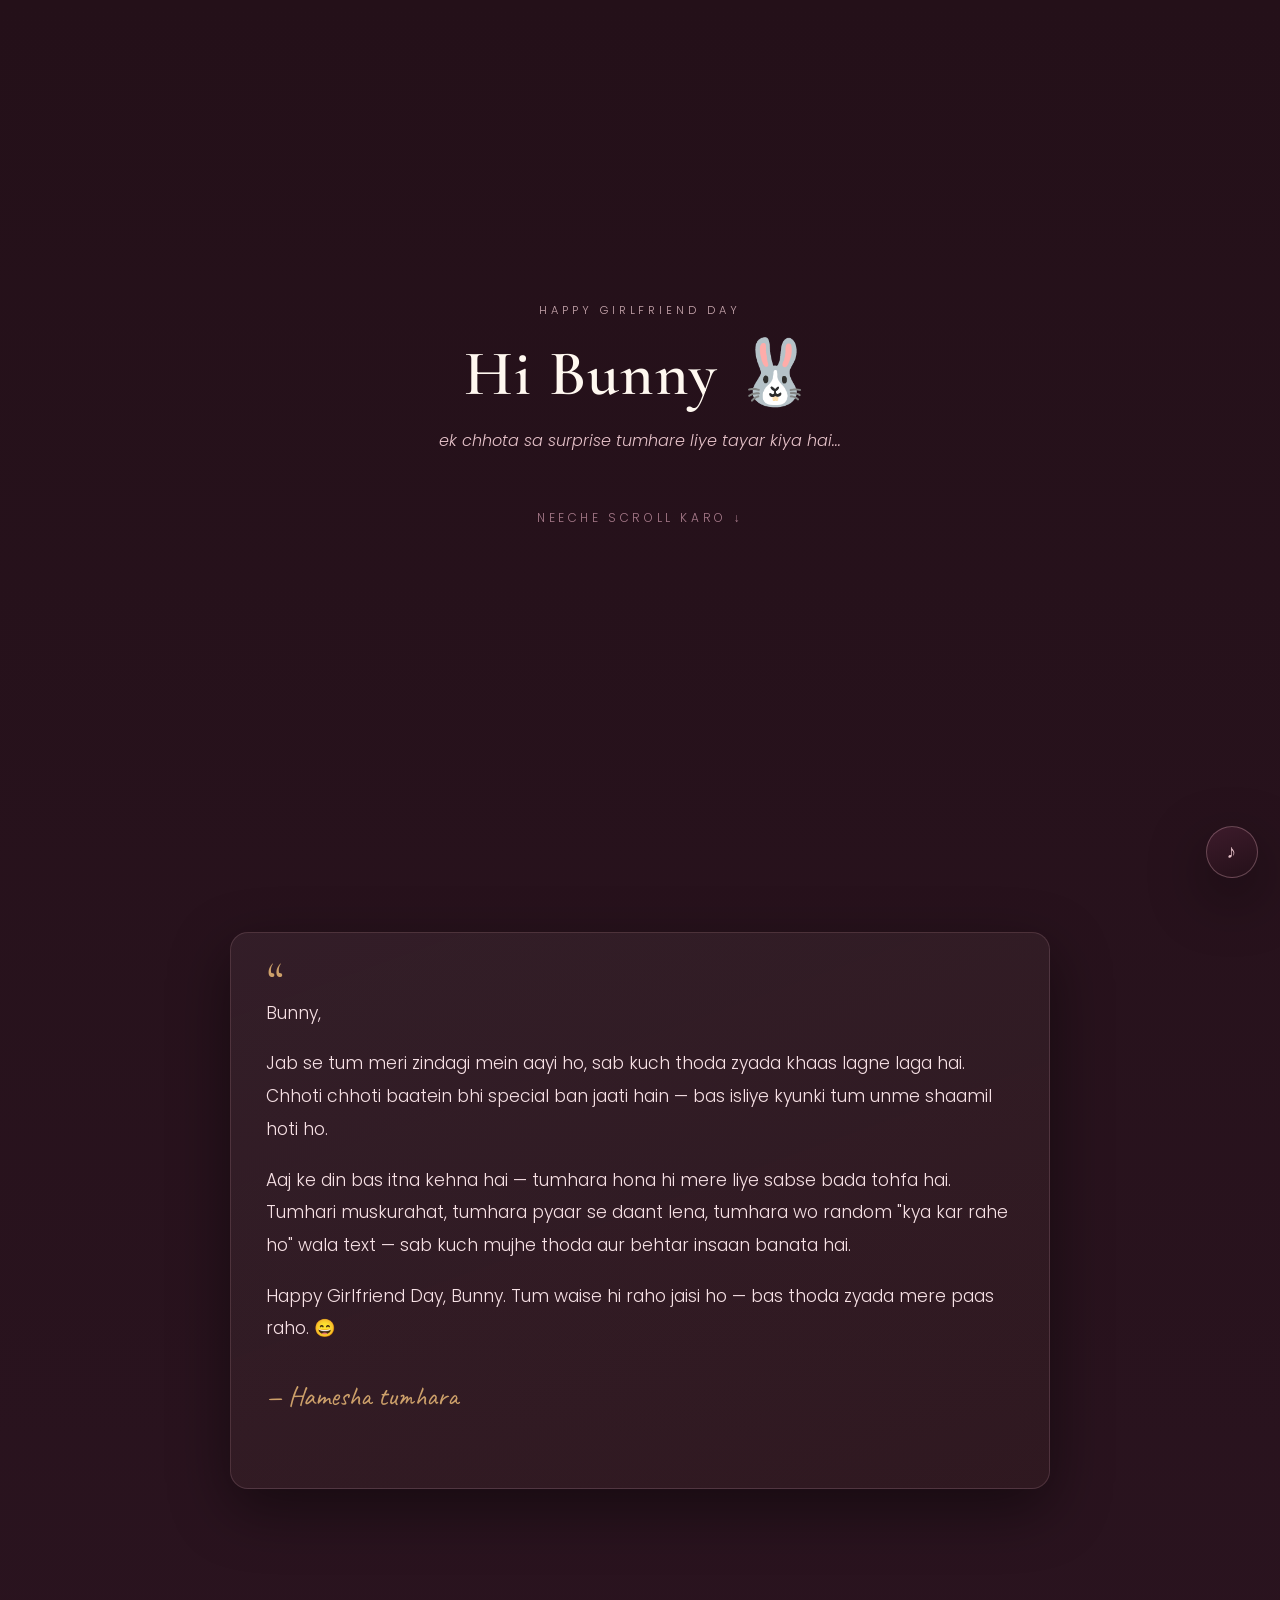
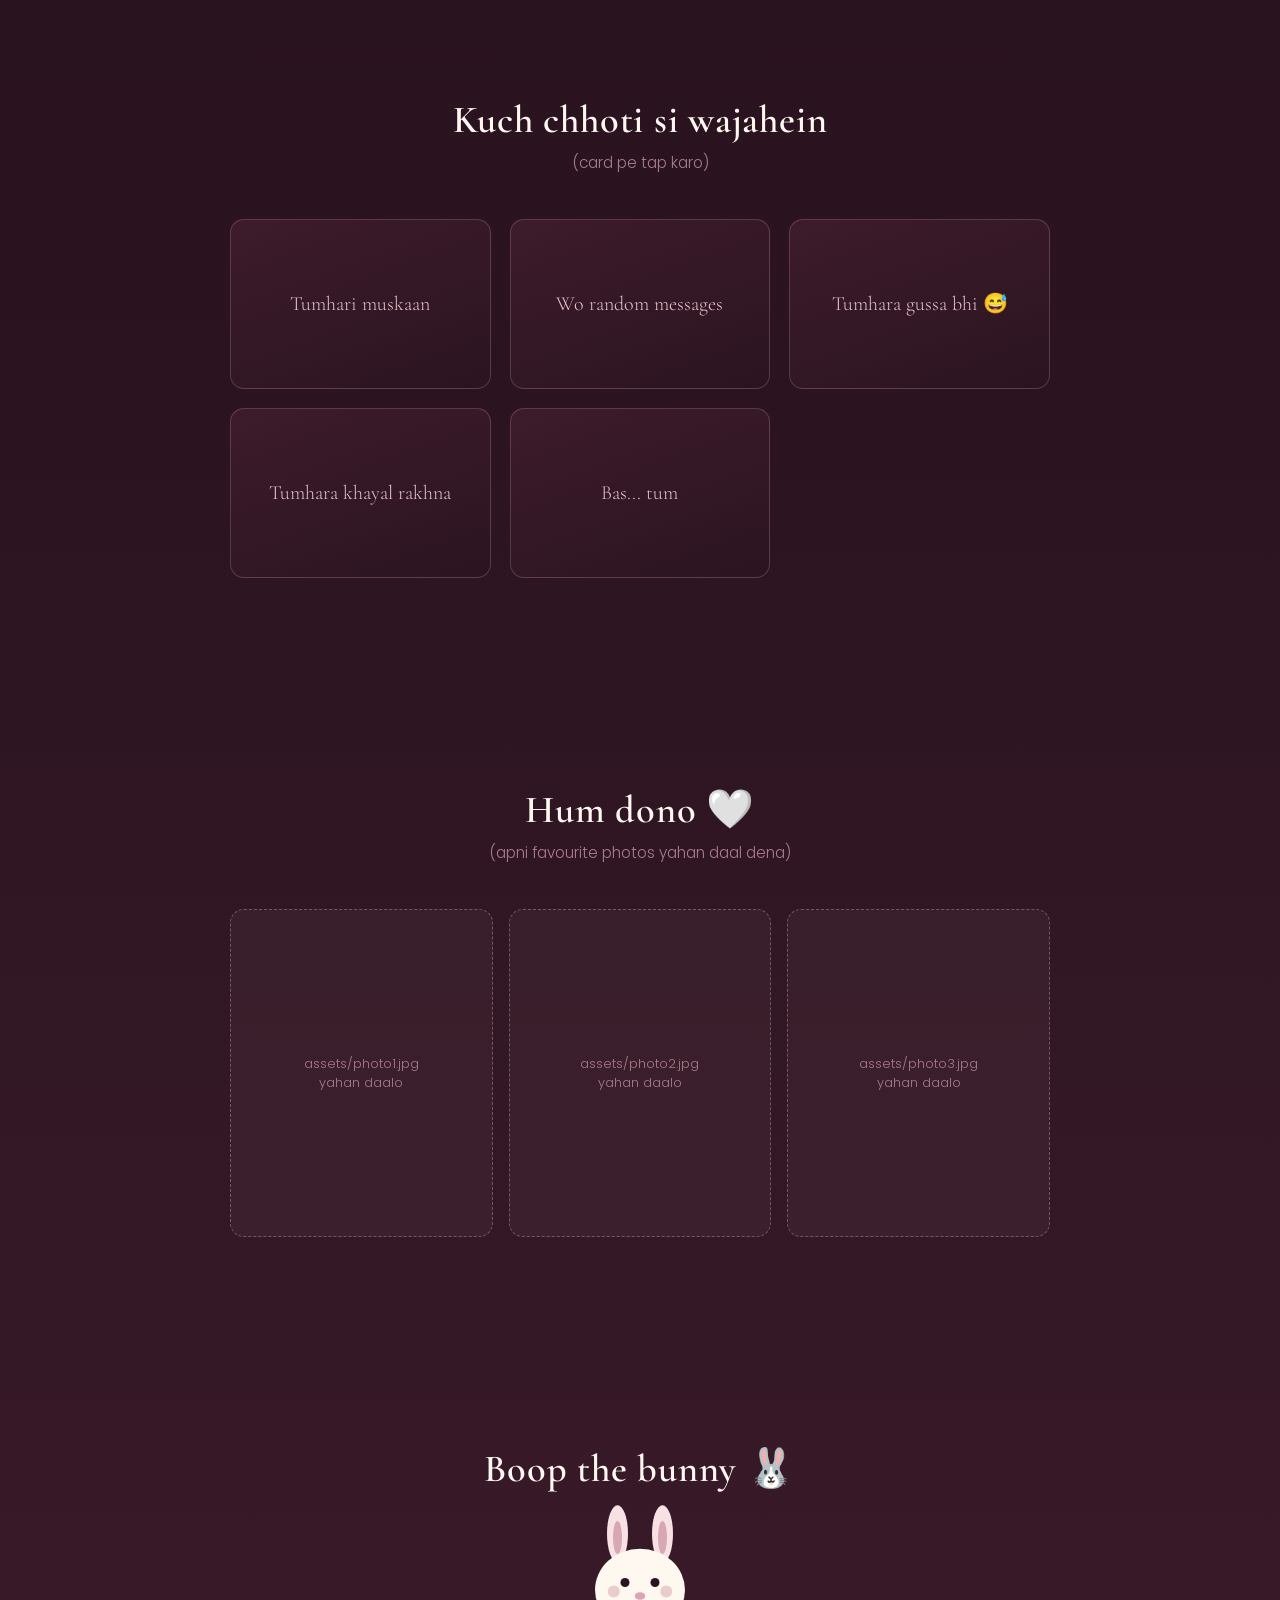
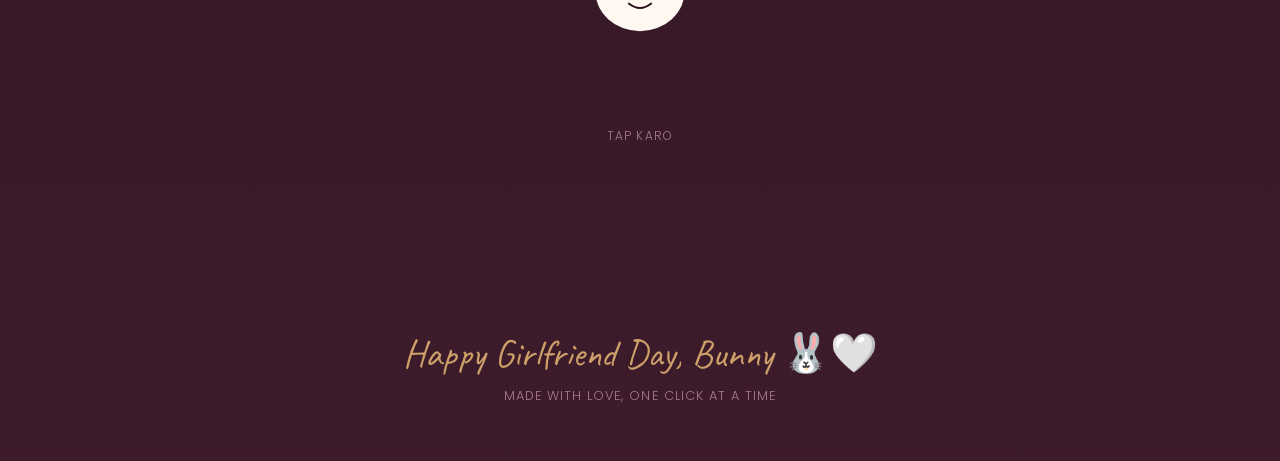
==== next.html @ 771a0081 "Add files via upload" ====
<!DOCTYPE html>
<html lang="en">
<head>
<meta charset="UTF-8">
<meta name="viewport" content="width=device-width, initial-scale=1.0">
<title>Happy Girlfriend Day, Bunny 🐰</title>
<link rel="stylesheet" href="style.css">
</head>
<body class="fade-in">

<div class="hearts-field" id="hearts-field"></div>

<!-- ============ HERO ============ -->
<section class="hero-section wrap">
  <p class="eyebrow">Happy Girlfriend Day</p>
  <h1>Hi Bunny 🐰</h1>
  <p class="sub">ek chhota sa surprise tumhare liye tayar kiya hai...</p>
  <p class="scroll-cue">neeche scroll karo ↓</p>
</section>

<!-- ============ LETTER ============ -->
<section class="section wrap">
  <div class="letter">
    <span class="quote-mark">“</span>
    <p>Bunny,</p>
    <p>Jab se tum meri zindagi mein aayi ho, sab kuch thoda zyada khaas lagne laga hai. Chhoti chhoti baatein bhi special ban jaati hain — bas isliye kyunki tum unme shaamil hoti ho.</p>
    <p>Aaj ke din bas itna kehna hai — tumhara hona hi mere liye sabse bada tohfa hai. Tumhari muskurahat, tumhara pyaar se daant lena, tumhara wo random "kya kar rahe ho" wala text — sab kuch mujhe thoda aur behtar insaan banata hai.</p>
    <p>Happy Girlfriend Day, Bunny. Tum waise hi raho jaisi ho — bas thoda zyada mere paas raho. 😄</p>
    <p class="sign-off">— Hamesha tumhara</p>
  </div>
</section>

<!-- ============ REASONS ============ -->
<section class="section wrap">
  <h2 class="section-title">Kuch chhoti si wajahein</h2>
  <p class="section-sub">(card pe tap karo)</p>
  <div class="cards-grid" id="cards-grid">
    <div class="flip-card"><div class="flip-inner">
      <div class="flip-front">Tumhari muskaan</div>
      <div class="flip-back">Ek smile se mera pura din ban jaata hai.</div>
    </div></div>
    <div class="flip-card"><div class="flip-inner">
      <div class="flip-front">Wo random messages</div>
      <div class="flip-back">Jab bhi mood off ho, tumhara ek text sab theek kar deta hai.</div>
    </div></div>
    <div class="flip-card"><div class="flip-inner">
      <div class="flip-front">Tumhara gussa bhi 😅</div>
      <div class="flip-back">Haan wahi cute wala gussa — usse bhi pyaar ho jaata hai.</div>
    </div></div>
    <div class="flip-card"><div class="flip-inner">
      <div class="flip-front">Tumhara khayal rakhna</div>
      <div class="flip-back">Chhoti chhoti baaton ka dhyan rakhna — mujhe safe feel karwata hai.</div>
    </div></div>
    <div class="flip-card"><div class="flip-inner">
      <div class="flip-front">Bas... tum</div>
      <div class="flip-back">Kyunki tum ho, isliye sab kuch thoda better lagta hai.</div>
    </div></div>
  </div>
</section>

<!-- ============ GALLERY ============ -->
<section class="section wrap">
  <h2 class="section-title">Hum dono 🤍</h2>
  <p class="section-sub">(apni favourite photos yahan daal dena)</p>
  <div class="gallery">
    <div class="photo-slot">
      <img src="assets/photo1.jpg" alt="Us" onload="this.style.display='block'; this.nextElementSibling.style.display='none';">
      <span class="placeholder-txt">assets/photo1.jpg<br>yahan daalo</span>
    </div>
    <div class="photo-slot">
      <img src="assets/photo2.jpg" alt="Us" onload="this.style.display='block'; this.nextElementSibling.style.display='none';">
      <span class="placeholder-txt">assets/photo2.jpg<br>yahan daalo</span>
    </div>
    <div class="photo-slot">
      <img src="assets/photo3.jpg" alt="Us" onload="this.style.display='block'; this.nextElementSibling.style.display='none';">
      <span class="placeholder-txt">assets/photo3.jpg<br>yahan daalo</span>
    </div>
  </div>
</section>

<!-- ============ BUNNY ============ -->
<section class="section wrap bunny-zone">
  <h2 class="section-title">Boop the bunny 🐰</h2>
  <button class="bunny-btn" id="bunny-btn" aria-label="Boop the bunny">
    <svg id="bunny-svg" viewBox="0 0 200 200" xmlns="http://www.w3.org/2000/svg">
      <ellipse cx="70" cy="45" rx="14" ry="38" fill="#f7e1e5"/>
      <ellipse cx="130" cy="45" rx="14" ry="38" fill="#f7e1e5"/>
      <ellipse cx="70" cy="50" rx="6" ry="22" fill="#d8a7b1"/>
      <ellipse cx="130" cy="50" rx="6" ry="22" fill="#d8a7b1"/>
      <ellipse cx="100" cy="120" rx="60" ry="55" fill="#fff8f0"/>
      <circle cx="80" cy="110" r="6" fill="#2b1420"/>
      <circle cx="120" cy="110" r="6" fill="#2b1420"/>
      <ellipse cx="100" cy="128" rx="7" ry="5" fill="#d8a7b1"/>
      <path d="M85 138 Q100 150 115 138" stroke="#2b1420" stroke-width="2.5" fill="none" stroke-linecap="round"/>
      <circle cx="65" cy="122" r="8" fill="#d8a7b1" opacity=".55"/>
      <circle cx="135" cy="122" r="8" fill="#d8a7b1" opacity=".55"/>
    </svg>
  </button>
  <p class="speech-bubble script" id="speech-bubble"></p>
  <p class="tap-hint">tap karo</p>
</section>

<!-- ============ FOOTER ============ -->
<footer class="finale wrap">
  <p class="script">Happy Girlfriend Day, Bunny 🐰🤍</p>
  <p class="small">made with love, one click at a time</p>
</footer>

<!-- ============ MUSIC ============ -->
<button class="music-toggle" id="music-toggle" aria-label="Play music" title="Add your song at assets/song.mp3">♪</button>
<audio id="bg-music" src="assets/song.mp3" loop preload="none"></audio>

<script src="script.js"></script>
<script>
  /* ---- flip cards ---- */
  document.querySelectorAll('.flip-card').forEach(card => {
    card.addEventListener('click', () => card.classList.toggle('flipped'));
  });

  /* ---- bunny boop ---- */
  const bunnyBtn = document.getElementById('bunny-btn');
  const bunnySvg = document.getElementById('bunny-svg');
  const bubble = document.getElementById('speech-bubble');
  const bunnyLines = [
    "Boop! 🐰",
    "Hehe, ek aur baar dabao na",
    "Tum bilkul isi bunny jaise cute ho",
    "Okay okay bas... ya nahi rukna? 😏",
    "Tumse pyaar hai, Bunny ❤️"
  ];
  let bunnyIndex = 0;
  bunnyBtn.addEventListener('click', () => {
    bunnyBtn.classList.remove('hop'); void bunnySvg.offsetWidth; bunnyBtn.classList.add('hop');
    bubble.textContent = bunnyLines[bunnyIndex % bunnyLines.length];
    bubble.classList.add('show');
    bunnyIndex++;
  });

  /* ---- music toggle ---- */
  const musicBtn = document.getElementById('music-toggle');
  const music = document.getElementById('bg-music');
  let playing = false;
  musicBtn.addEventListener('click', () => {
    if(!playing){
      music.play().catch(() => {
        alert('Apna gaana "song.mp3" assets folder mein daal do, phir yeh chalega 🎵');
      });
      musicBtn.classList.add('playing');
      musicBtn.textContent = '❚❚';
    } else {
      music.pause();
      musicBtn.classList.remove('playing');
      musicBtn.textContent = '♪';
    }
    playing = !playing;
  });
</script>
</body>
</html>
---- style.css ----
@import url('https://fonts.googleapis.com/css2?family=Cormorant+Garamond:ital,wght@0,400;0,600;1,500&family=Poppins:wght@300;400;500;600&family=Caveat:wght@500;700&display=swap');

:root{
  --plum-950:#241019;
  --plum-900:#2b1420;
  --plum-800:#3d1b2b;
  --rose-400:#d8a7b1;
  --rose-300:#e7c3ca;
  --blush-100:#f7e1e5;
  --cream-50:#fff8f0;
  --mauve-600:#a97c8c;
  --gold-400:#cda06a;
  --shadow: 0 20px 60px rgba(0,0,0,.45);
}

*{box-sizing:border-box; margin:0; padding:0;}

html{scroll-behavior:smooth;}

body{
  font-family:'Poppins', sans-serif;
  font-weight:300;
  background:
    radial-gradient(1200px 600px at 15% -10%, rgba(216,167,177,.12), transparent 60%),
    radial-gradient(900px 500px at 100% 110%, rgba(205,160,106,.10), transparent 60%),
    linear-gradient(180deg, var(--plum-950), var(--plum-900) 55%, var(--plum-800));
  color:var(--cream-50);
  min-height:100vh;
  overflow-x:hidden;
}

@media (prefers-reduced-motion: reduce){
  *{animation-duration:.001ms !important; animation-iteration-count:1 !important; transition-duration:.001ms !important;}
}

h1,h2,h3,.display{
  font-family:'Cormorant Garamond', serif;
  font-weight:600;
  letter-spacing:.02em;
}

.script{font-family:'Caveat', cursive;}

a, button{font-family:inherit;}

/* ---------- floating hearts (ambient) ---------- */
.hearts-field{position:fixed; inset:0; pointer-events:none; z-index:0; overflow:hidden;}
.heart-particle{
  position:absolute; bottom:-40px; opacity:.55;
  color:var(--rose-400); font-size:1.1rem;
  animation:rise linear infinite;
}
@keyframes rise{
  0%{ transform:translateY(0) translateX(0) rotate(0deg); opacity:0;}
  10%{opacity:.6;}
  100%{ transform:translateY(-110vh) translateX(var(--drift,20px)) rotate(360deg); opacity:0;}
}

/* ---------- landing page ---------- */
.landing{
  position:relative; z-index:1;
  min-height:100vh; display:flex; flex-direction:column;
  align-items:center; justify-content:center; text-align:center;
  padding:2rem;
}
.eyebrow{
  text-transform:uppercase; letter-spacing:.35em; font-size:.7rem;
  color:var(--rose-300); margin-bottom:1rem; opacity:.85;
}
.landing h1{
  font-size:clamp(2.4rem, 7vw, 4.5rem);
  color:var(--cream-50);
  text-shadow:0 2px 30px rgba(216,167,177,.25);
}
.landing .sub{
  margin-top:.9rem; color:var(--rose-300); font-size:clamp(1rem,2.6vw,1.25rem);
  font-style:italic;
}

.envelope-wrap{margin-top:3rem; cursor:pointer; user-select:none;}
.envelope{
  width:180px; height:120px; position:relative;
  filter:drop-shadow(var(--shadow));
  transition:transform .35s ease;
}
.envelope-wrap:hover .envelope{transform:translateY(-6px) scale(1.03);}
.env-body{
  position:absolute; inset:0;
  background:linear-gradient(160deg, var(--blush-100), var(--rose-300));
  border-radius:10px;
}
.env-flap{
  position:absolute; top:0; left:0; width:100%; height:62px;
  background:linear-gradient(160deg, var(--rose-400), var(--mauve-600));
  clip-path:polygon(0 0, 100% 0, 50% 78%);
  transform-origin:top;
  border-radius:10px 10px 0 0;
  transition:transform .5s cubic-bezier(.7,-0.3,.3,1.3);
  z-index:2;
}
.envelope-wrap.open .env-flap{transform:rotateX(180deg);}
.env-heart{
  position:absolute; left:50%; top:58%; transform:translate(-50%,-50%);
  font-size:1.6rem; z-index:1; color:var(--gold-400);
  animation:pulse 1.8s ease-in-out infinite;
}
@keyframes pulse{0%,100%{transform:translate(-50%,-50%) scale(1);} 50%{transform:translate(-50%,-50%) scale(1.15);}}

.open-hint{
  margin-top:1.4rem; font-size:.85rem; letter-spacing:.08em;
  color:var(--rose-300); text-transform:uppercase;
}

.fade-out{animation:fadeOut .6s ease forwards;}
@keyframes fadeOut{to{opacity:0; filter:blur(6px);}}
.fade-in{animation:fadeIn .7s ease;}
@keyframes fadeIn{from{opacity:0;} to{opacity:1;}}

/* ---------- next.html sections ---------- */
.wrap{position:relative; z-index:1; max-width:820px; margin:0 auto; padding:0 1.5rem;}

.section{padding:6.5rem 0; text-align:center;}
.hero-section{min-height:92vh; display:flex; flex-direction:column; align-items:center; justify-content:center;}
.hero-section h1{font-size:clamp(2.2rem,7vw,4rem);}
.hero-section .sub{margin-top:1rem; color:var(--rose-300); font-style:italic;}
.scroll-cue{margin-top:3.5rem; font-size:.75rem; letter-spacing:.3em; text-transform:uppercase; color:var(--mauve-600); animation:bob 2s ease-in-out infinite;}
@keyframes bob{0%,100%{transform:translateY(0);}50%{transform:translateY(8px);}}

.letter{
  background:linear-gradient(160deg, rgba(247,225,229,.06), rgba(205,160,106,.04));
  border:1px solid rgba(216,167,177,.18);
  border-radius:18px; padding:3rem 2.2rem; text-align:left;
  box-shadow:var(--shadow);
}
.letter .quote-mark{font-family:'Cormorant Garamond',serif; font-size:3.5rem; color:var(--gold-400); line-height:0; display:block; margin-bottom:1rem;}
.letter p{font-size:1.08rem; line-height:1.9; color:var(--blush-100); margin-bottom:1.1rem;}
.letter .sign-off{margin-top:1.6rem; font-family:'Caveat',cursive; font-size:1.7rem; color:var(--gold-400);}

.section-title{font-size:clamp(1.7rem,4.5vw,2.4rem); margin-bottom:.5rem;}
.section-sub{color:var(--mauve-600); font-size:.95rem; margin-bottom:2.8rem;}

.cards-grid{display:grid; grid-template-columns:repeat(auto-fit, minmax(220px,1fr)); gap:1.2rem;}
.flip-card{perspective:1200px; height:170px; cursor:pointer;}
.flip-inner{position:relative; width:100%; height:100%; transition:transform .6s cubic-bezier(.4,.2,.2,1); transform-style:preserve-3d;}
.flip-card.flipped .flip-inner{transform:rotateY(180deg);}
.flip-front,.flip-back{
  position:absolute; inset:0; backface-visibility:hidden;
  border-radius:14px; display:flex; align-items:center; justify-content:center;
  padding:1.2rem; text-align:center;
}
.flip-front{
  background:linear-gradient(160deg, var(--plum-800), var(--plum-900));
  border:1px solid rgba(216,167,177,.25);
  font-family:'Cormorant Garamond',serif; font-size:1.25rem; color:var(--rose-300);
}
.flip-back{
  background:linear-gradient(160deg, var(--rose-400), var(--mauve-600));
  color:var(--plum-950); transform:rotateY(180deg);
  font-size:.98rem; line-height:1.5; font-weight:500;
}

.gallery{display:grid; grid-template-columns:repeat(auto-fit, minmax(180px,1fr)); gap:1rem;}
.photo-slot{
  aspect-ratio:4/5; border-radius:14px; overflow:hidden; position:relative;
  border:1.5px dashed rgba(216,167,177,.4);
  background:rgba(247,225,229,.04);
  display:flex; align-items:center; justify-content:center;
}
.photo-slot img{width:100%; height:100%; object-fit:cover; display:none;}
.photo-slot .placeholder-txt{font-size:.8rem; color:var(--mauve-600); padding:1rem; text-align:center; line-height:1.5;}

.bunny-zone{display:flex; flex-direction:column; align-items:center;}
.bunny-btn{background:none; border:none; cursor:pointer; padding:0;}
#bunny-svg{width:150px; height:150px; transition:transform .18s ease;}
.bunny-btn:active #bunny-svg{transform:scale(.94) translateY(4px);}
.bunny-btn.hop #bunny-svg{animation:hop .5s ease;}
@keyframes hop{0%{transform:translateY(0);}30%{transform:translateY(-26px) rotate(-4deg);}60%{transform:translateY(0) rotate(3deg);}100%{transform:translateY(0);}}
.speech-bubble{
  margin-top:1.4rem; min-height:2.4rem; max-width:340px;
  font-family:'Caveat',cursive; font-size:1.5rem; color:var(--gold-400);
  opacity:0; transition:opacity .3s ease;
}
.speech-bubble.show{opacity:1;}
.tap-hint{margin-top:.6rem; font-size:.75rem; letter-spacing:.1em; text-transform:uppercase; color:var(--mauve-600);}

footer.finale{padding:5rem 0 3.5rem; text-align:center;}
footer.finale .script{font-size:2.4rem; color:var(--gold-400);}
footer.finale .small{margin-top:.6rem; font-size:.8rem; color:var(--mauve-600); letter-spacing:.08em; text-transform:uppercase;}

/* ---------- music toggle ---------- */
.music-toggle{
  position:fixed; bottom:1.4rem; right:1.4rem; z-index:20;
  width:52px; height:52px; border-radius:50%; border:1px solid rgba(216,167,177,.35);
  background:linear-gradient(160deg, var(--plum-800), var(--plum-950));
  color:var(--rose-300); font-size:1.2rem; cursor:pointer;
  display:flex; align-items:center; justify-content:center;
  box-shadow:var(--shadow);
}
.music-toggle.playing{animation:discPulse 1.6s ease-in-out infinite;}
@keyframes discPulse{0%,100%{box-shadow:0 0 0 0 rgba(216,167,177,.35);} 50%{box-shadow:0 0 0 10px rgba(216,167,177,0);}}

:focus-visible{outline:2px solid var(--gold-400); outline-offset:3px;}
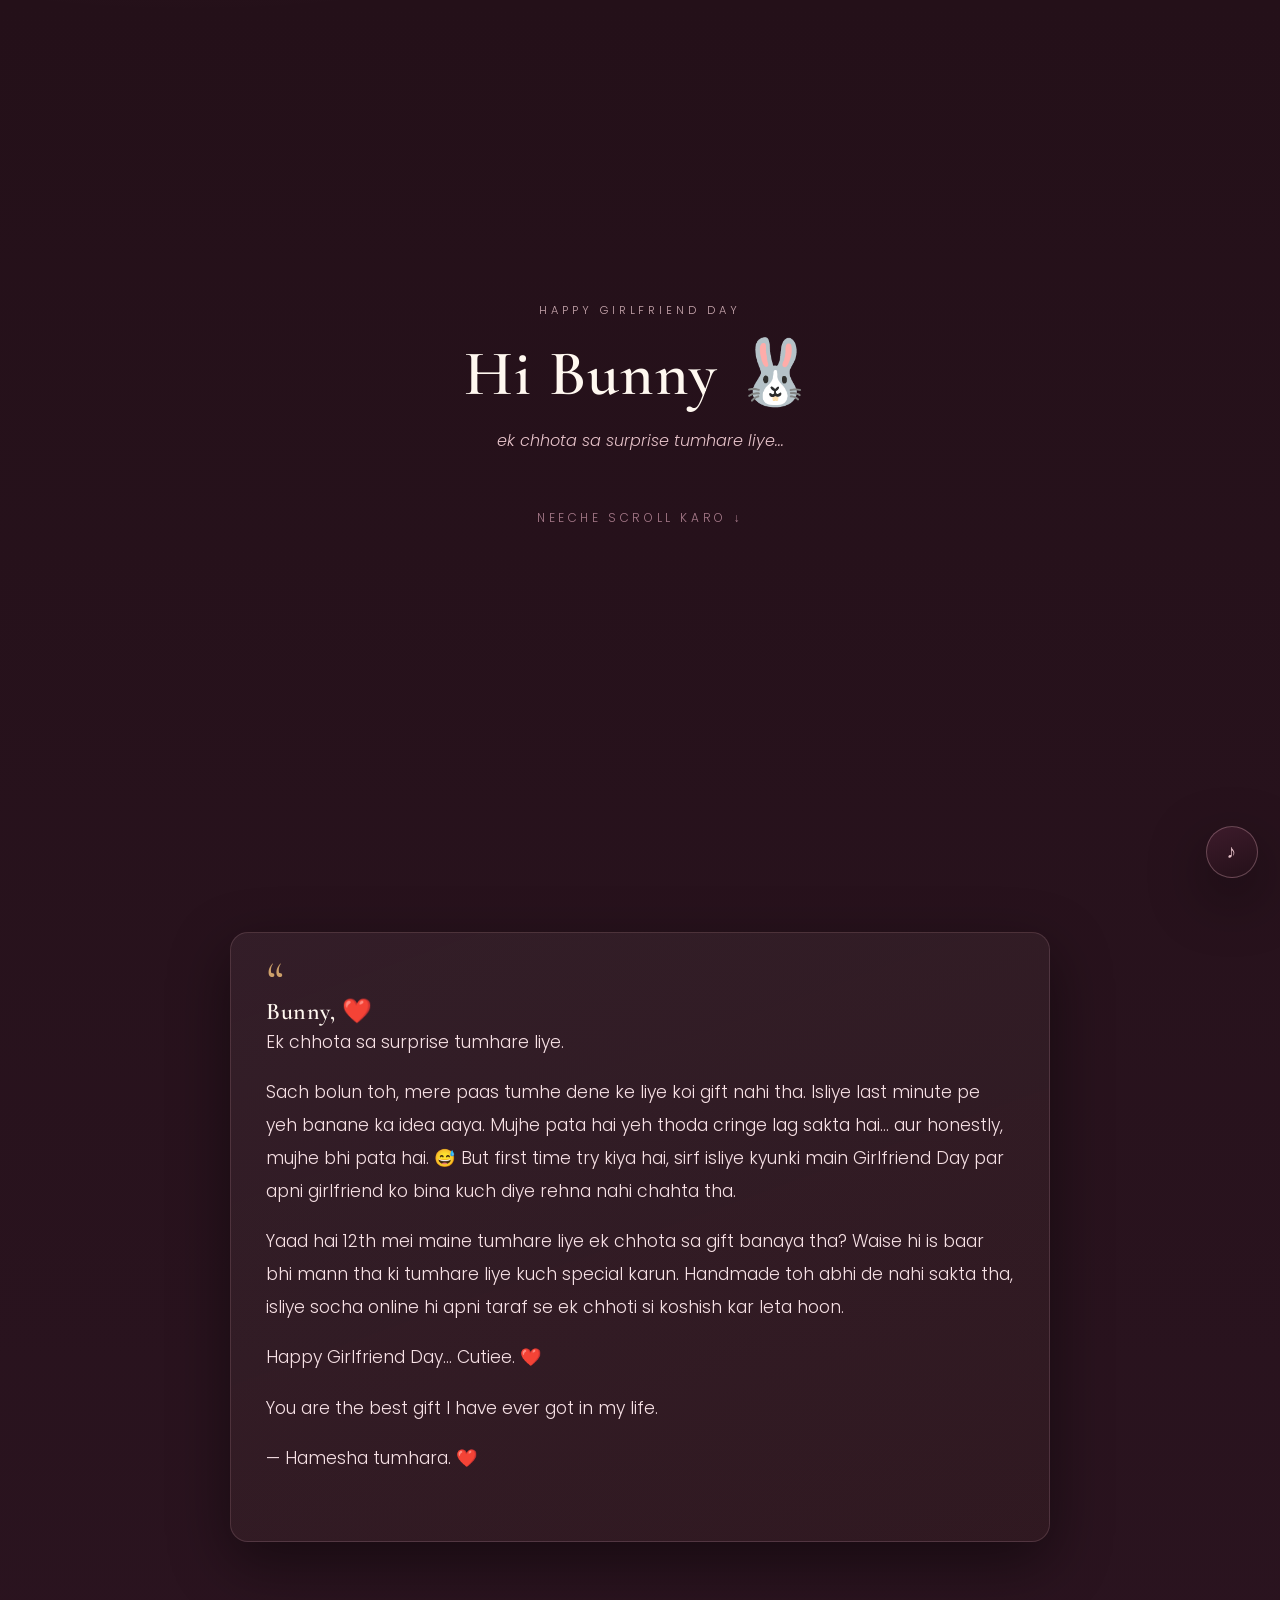
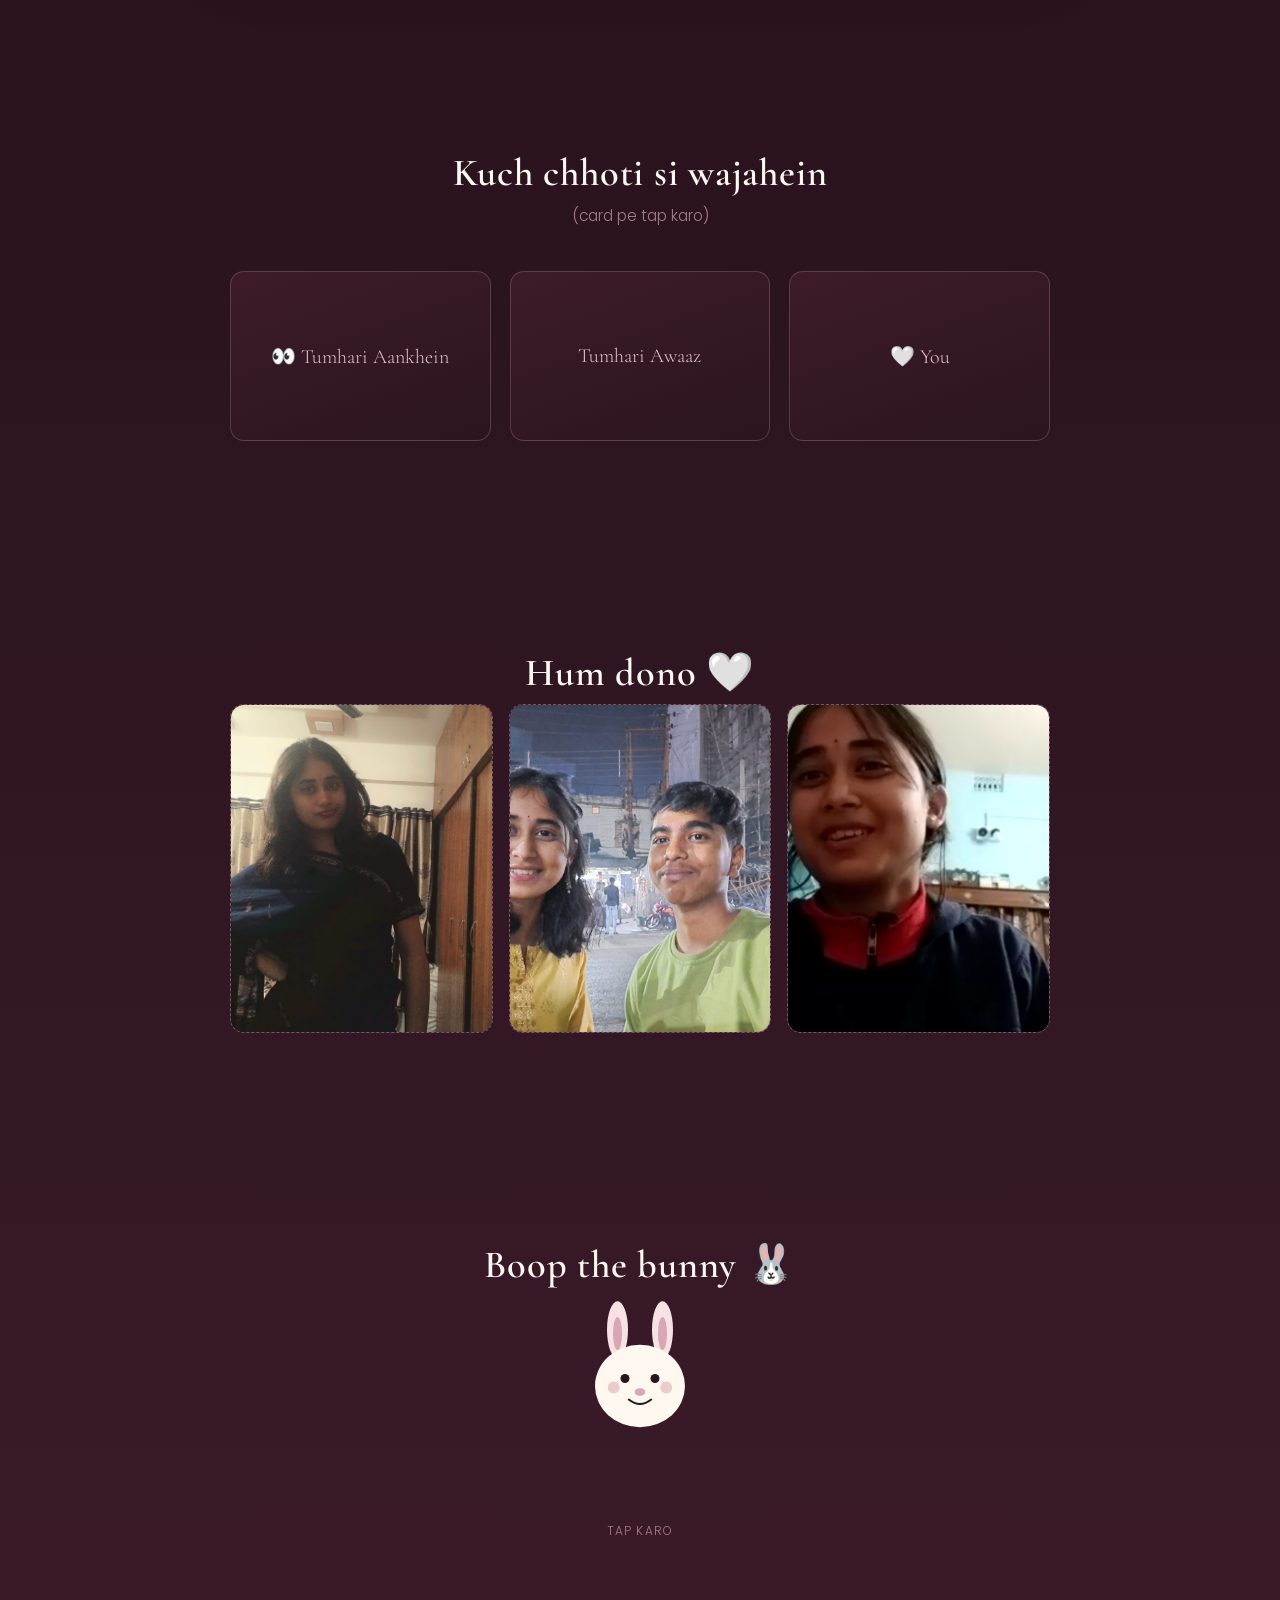
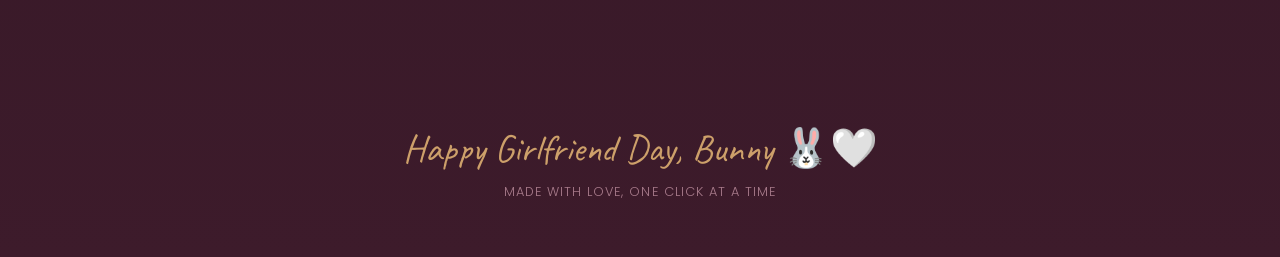
==== commit 299e6264: "Update next.html" ====
--- a/next.html
+++ b/next.html
@@ -14,7 +14,7 @@
 <section class="hero-section wrap">
   <p class="eyebrow">Happy Girlfriend Day</p>
   <h1>Hi Bunny 🐰</h1>
-  <p class="sub">ek chhota sa surprise tumhare liye tayar kiya hai...</p>
+  <p class="sub">ek chhota sa surprise tumhare liye...</p>
   <p class="scroll-cue">neeche scroll karo ↓</p>
 </section>
 
@@ -22,11 +22,40 @@
 <section class="section wrap">
   <div class="letter">
     <span class="quote-mark">“</span>
-    <p>Bunny,</p>
-    <p>Jab se tum meri zindagi mein aayi ho, sab kuch thoda zyada khaas lagne laga hai. Chhoti chhoti baatein bhi special ban jaati hain — bas isliye kyunki tum unme shaamil hoti ho.</p>
-    <p>Aaj ke din bas itna kehna hai — tumhara hona hi mere liye sabse bada tohfa hai. Tumhari muskurahat, tumhara pyaar se daant lena, tumhara wo random "kya kar rahe ho" wala text — sab kuch mujhe thoda aur behtar insaan banata hai.</p>
-    <p>Happy Girlfriend Day, Bunny. Tum waise hi raho jaisi ho — bas thoda zyada mere paas raho. 😄</p>
-    <p class="sign-off">— Hamesha tumhara</p>
+    <h2>Bunny, ❤️</h2>
+
+    <p>
+        Ek chhota sa surprise tumhare liye.
+    </p>
+
+    <p>
+        Sach bolun toh, mere paas tumhe dene ke liye koi gift nahi tha.
+        Isliye last minute pe yeh banane ka idea aaya.
+        Mujhe pata hai yeh thoda cringe lag sakta hai... aur honestly,
+        mujhe bhi pata hai. 😅
+        But first time try kiya hai, sirf isliye kyunki main Girlfriend Day
+        par apni girlfriend ko bina kuch diye rehna nahi chahta tha.
+    </p>
+
+    <p>
+        Yaad hai 12th mei maine tumhare liye ek chhota sa gift banaya tha?
+        Waise hi is baar bhi mann tha ki tumhare liye kuch special karun.
+        Handmade toh abhi de nahi sakta tha, isliye socha online hi apni taraf
+        se ek chhoti si koshish kar leta hoon.
+    </p>
+
+    <p>
+        Happy Girlfriend Day... Cutiee. ❤️
+    </p>
+
+    <p>
+        You are the best gift I have ever got in my life.
+    </p>
+
+    <p>
+        — Hamesha tumhara. ❤️
+    </p>
+</div>
   </div>
 </section>
 
@@ -36,24 +65,16 @@
   <p class="section-sub">(card pe tap karo)</p>
   <div class="cards-grid" id="cards-grid">
     <div class="flip-card"><div class="flip-inner">
-      <div class="flip-front">Tumhari muskaan</div>
-      <div class="flip-back">Ek smile se mera pura din ban jaata hai.</div>
+      <div class="flip-front">👀 Tumhari Aankhein</div>
+      <div class="flip-back">Pata nahi kaise... par jab bhi tumhari aankhon ko dekhta hoon, unmein ek alag hi sukoon milta hai. Mere liye duniya ki sabse khoobsurat aankhein wahi hain.</div>
     </div></div>
     <div class="flip-card"><div class="flip-inner">
-      <div class="flip-front">Wo random messages</div>
-      <div class="flip-back">Jab bhi mood off ho, tumhara ek text sab theek kar deta hai.</div>
+      <div class="flip-front">Tumhari Awaaz</div>
+      <div class="flip-back">Sach bolun toh, your voice feels like therapy. ❤️ Sabse zyada tab, jab tum aadhi neend mein hoti ho aur main jaan-bujhkar call kar leta hoon sirf tumhari sleepy voice sunne ke liye. Pata nahi us awaaz mein aisa kya hai... it just hits different. 🥹</div>
     </div></div>
     <div class="flip-card"><div class="flip-inner">
-      <div class="flip-front">Tumhara gussa bhi 😅</div>
-      <div class="flip-back">Haan wahi cute wala gussa — usse bhi pyaar ho jaata hai.</div>
-    </div></div>
-    <div class="flip-card"><div class="flip-inner">
-      <div class="flip-front">Tumhara khayal rakhna</div>
-      <div class="flip-back">Chhoti chhoti baaton ka dhyan rakhna — mujhe safe feel karwata hai.</div>
-    </div></div>
-    <div class="flip-card"><div class="flip-inner">
-      <div class="flip-front">Bas... tum</div>
-      <div class="flip-back">Kyunki tum ho, isliye sab kuch thoda better lagta hai.</div>
+      <div class="flip-front">🤍 You</div>
+      <div class="flip-back">Sach bataun, tumse pyaar karne ki koi ek wajah nahi hai... kyunki mujhe tumhari har ek chiz pasand hai. Tumhari har chhoti si cheez special bana deti hai. You're the cutest, prettiest, kindest, and the most beautiful person I know. I don't know why I love you... I just know that you're the one I love the most.❤️</div>
     </div></div>
   </div>
 </section>
@@ -61,7 +82,6 @@
 <!-- ============ GALLERY ============ -->
 <section class="section wrap">
   <h2 class="section-title">Hum dono 🤍</h2>
-  <p class="section-sub">(apni favourite photos yahan daal dena)</p>
   <div class="gallery">
     <div class="photo-slot">
       <img src="assets/photo1.jpg" alt="Us" onload="this.style.display='block'; this.nextElementSibling.style.display='none';">
@@ -123,10 +143,7 @@
   const bubble = document.getElementById('speech-bubble');
   const bunnyLines = [
     "Boop! 🐰",
-    "Hehe, ek aur baar dabao na",
-    "Tum bilkul isi bunny jaise cute ho",
-    "Okay okay bas... ya nahi rukna? 😏",
-    "Tumse pyaar hai, Bunny ❤️"
+    "I love you, Darling. 🌼✨"
   ];
   let bunnyIndex = 0;
   bunnyBtn.addEventListener('click', () => {
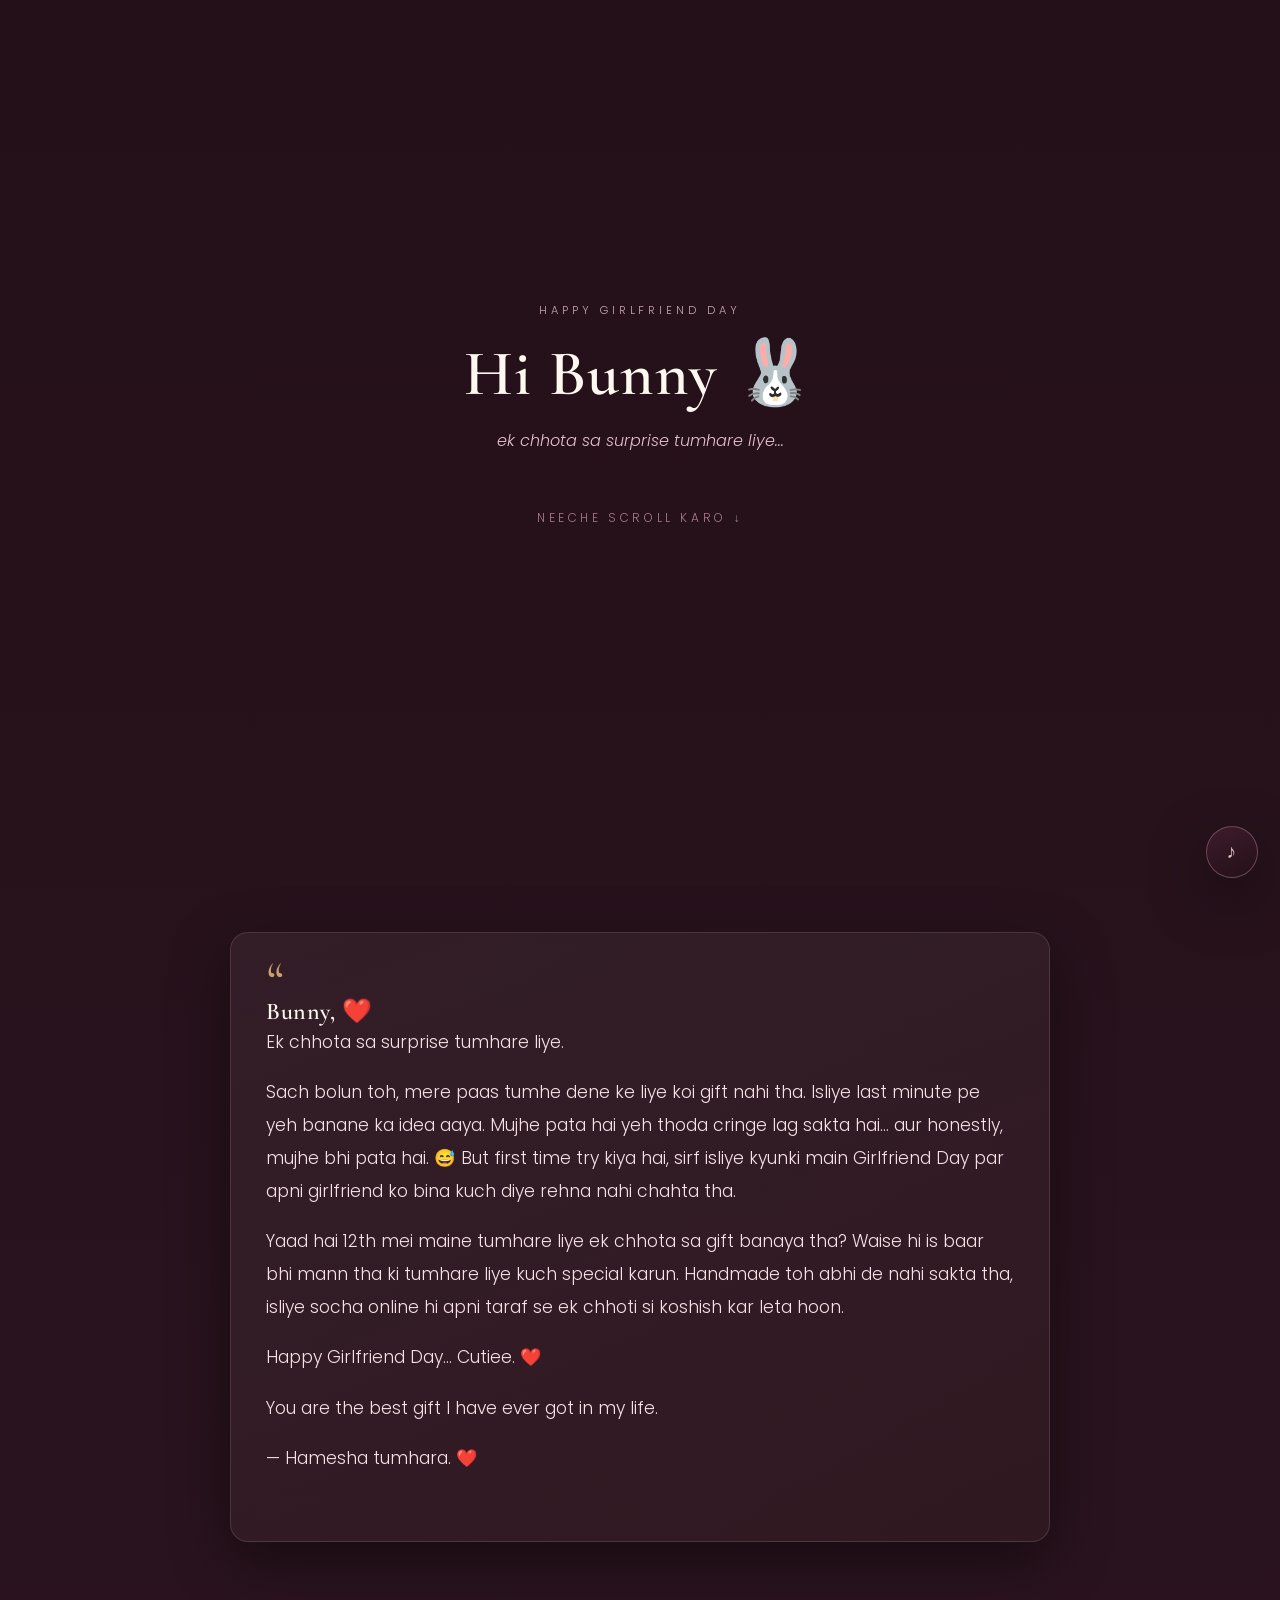
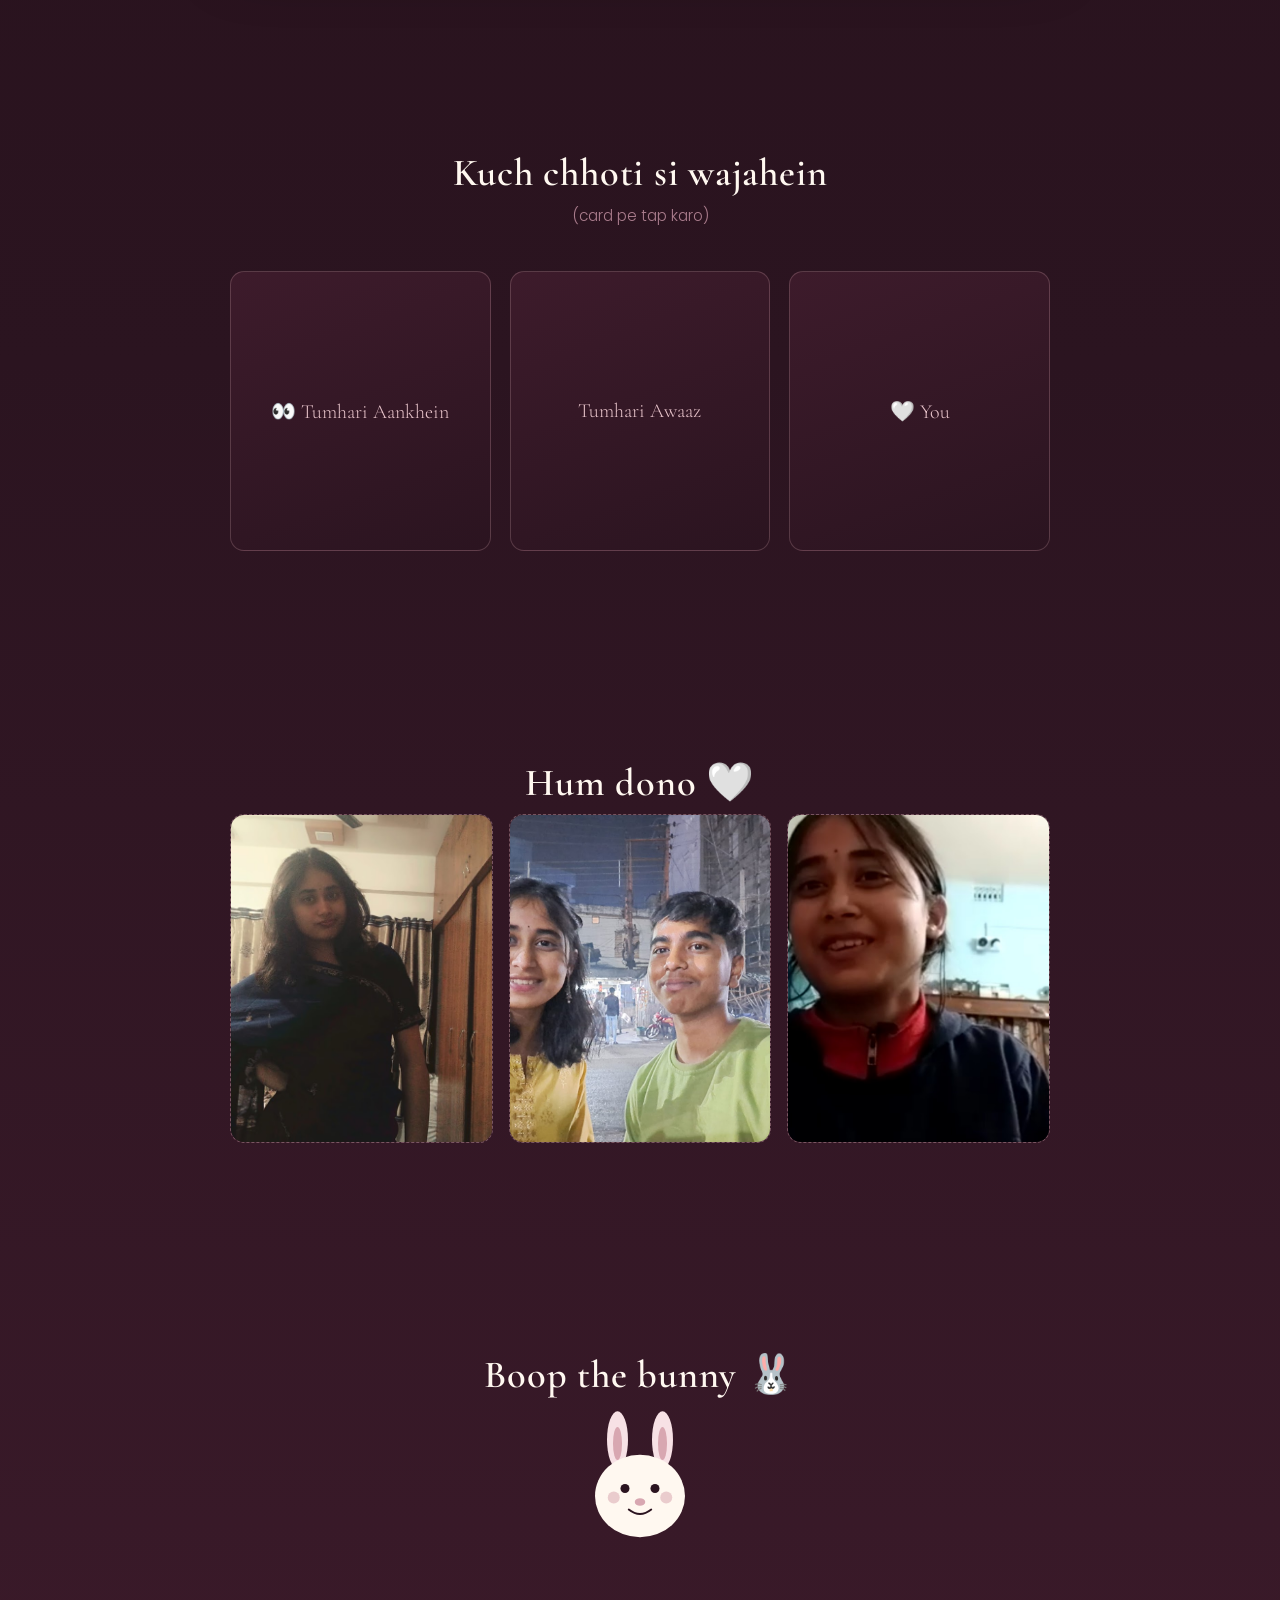
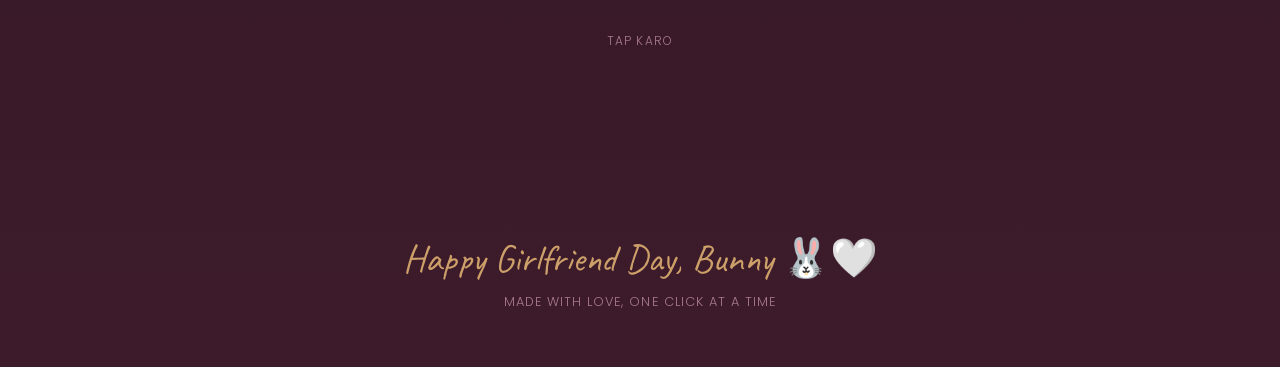
==== commit cff76cec: "Update next.html" ====
--- a/next.html
+++ b/next.html
@@ -154,23 +154,25 @@
   });
 
   /* ---- music toggle ---- */
-  const musicBtn = document.getElementById('music-toggle');
-  const music = document.getElementById('bg-music');
-  let playing = false;
-  musicBtn.addEventListener('click', () => {
-    if(!playing){
-      music.play().catch(() => {
-        alert('Apna gaana "song.mp3" assets folder mein daal do, phir yeh chalega 🎵');
-      });
-      musicBtn.classList.add('playing');
-      musicBtn.textContent = '❚❚';
+const musicBtn = document.getElementById("music-toggle");
+const music = document.getElementById("bg-music");
+
+musicBtn.addEventListener("click", async () => {
+  try {
+    if (music.paused) {
+      await music.play();
+      musicBtn.textContent = "❚❚";
+      musicBtn.classList.add("playing");
     } else {
       music.pause();
-      musicBtn.classList.remove('playing');
-      musicBtn.textContent = '♪';
+      musicBtn.textContent = "♪";
+      musicBtn.classList.remove("playing");
     }
-    playing = !playing;
-  });
+  } catch (err) {
+    console.error("Music Error:", err);
+    alert(err.message);
+  }
+});
 </script>
 </body>
 </html>
--- a/style.css
+++ b/style.css
@@ -140,13 +140,16 @@
 .section-sub{color:var(--mauve-600); font-size:.95rem; margin-bottom:2.8rem;}
 
 .cards-grid{display:grid; grid-template-columns:repeat(auto-fit, minmax(220px,1fr)); gap:1.2rem;}
-.flip-card{perspective:1200px; height:170px; cursor:pointer;}
-.flip-inner{position:relative; width:100%; height:100%; transition:transform .6s cubic-bezier(.4,.2,.2,1); transform-style:preserve-3d;}
+.flip-card{
+  perspective:1200px;
+  height:280px;
+  cursor:pointer;
+}.flip-inner{position:relative; width:100%; height:100%; transition:transform .6s cubic-bezier(.4,.2,.2,1); transform-style:preserve-3d;}
 .flip-card.flipped .flip-inner{transform:rotateY(180deg);}
 .flip-front,.flip-back{
   position:absolute; inset:0; backface-visibility:hidden;
   border-radius:14px; display:flex; align-items:center; justify-content:center;
-  padding:1.2rem; text-align:center;
+  padding:1rem; text-align:center;
 }
 .flip-front{
   background:linear-gradient(160deg, var(--plum-800), var(--plum-900));
@@ -155,8 +158,13 @@
 }
 .flip-back{
   background:linear-gradient(160deg, var(--rose-400), var(--mauve-600));
-  color:var(--plum-950); transform:rotateY(180deg);
-  font-size:.98rem; line-height:1.5; font-weight:500;
+  color:var(--plum-950);
+  transform:rotateY(180deg);
+  font-size:.9rem;
+  line-height:1.5;
+  font-weight:500;
+  padding:1rem;
+  overflow-y:auto;
 }
 
 .gallery{display:grid; grid-template-columns:repeat(auto-fit, minmax(180px,1fr)); gap:1rem;}
